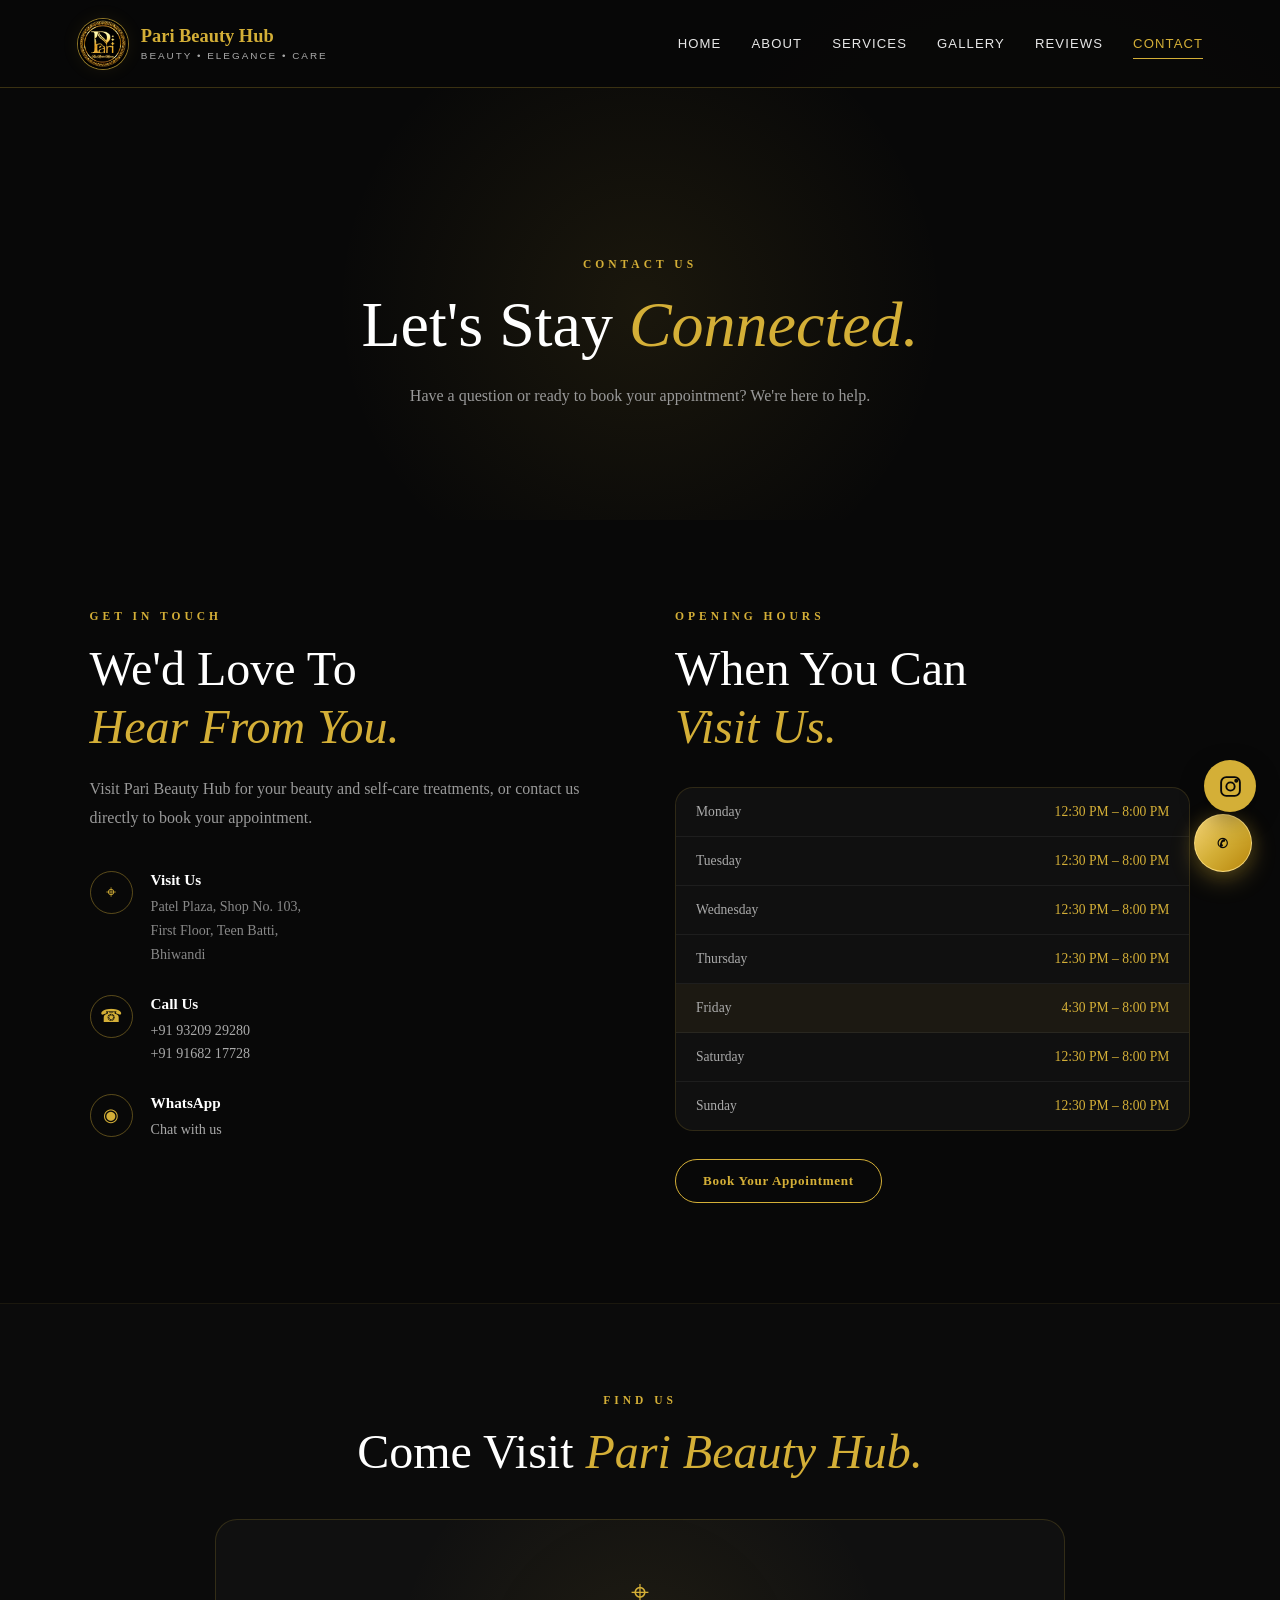
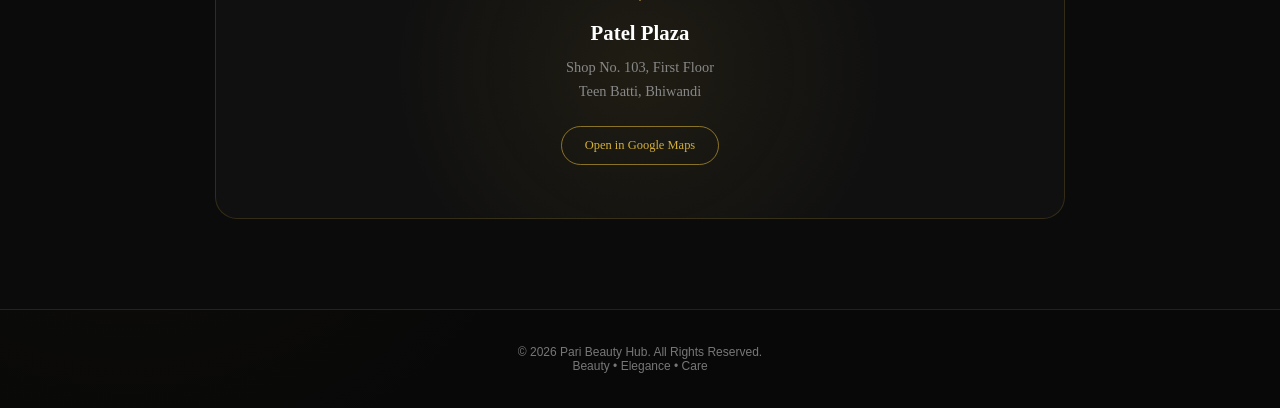
==== contact.html @ 5612144b "Update Pari Beauty Hub website" ====
<!DOCTYPE html>
<html lang="en">

<head>
    <meta charset="UTF-8">
    <meta name="viewport" content="width=device-width, initial-scale=1.0">

    <title>Contact | Pari Beauty Hub</title>

    <meta
        name="description"
        content="Contact Pari Beauty Hub in Bhiwandi for beauty treatments, appointments, timings and location details."
    >

    <link rel="stylesheet" href="style.css">
</head>

<body>


    <!-- =====================================================
         MASTER NAVBAR
         ===================================================== -->

    <header class="site-header">

        <nav class="navbar">

            <a href="index.html" class="brand">

                <div class="brand-logo">
                    <img
                        src="images/logo.png"
                        alt="Pari Beauty Hub Logo"
                    >
                </div>

                <div class="brand-text">

                    <span class="brand-name">
                        Pari Beauty Hub
                    </span>

                    <span class="brand-tagline">
                        Beauty • Elegance • Care
                    </span>

                </div>

            </a>


            <div class="nav-links">

                <a href="index.html">
                    Home
                </a>

                <a href="about.html">
                    About
                </a>

                <a href="services.html">
                    Services
                </a>

                <a href="gallery.html">
                    Gallery
                </a>

                <a href="reviews.html">
                    Reviews
                </a>

                <a href="contact.html" class="active">
                    Contact
                </a>

            </div>


            <button
                class="menu-toggle"
                aria-label="Open navigation menu"
                aria-expanded="false"
            >
                ☰
            </button>

        </nav>

    </header>



    <!-- =====================================================
         CONTACT HERO
         ===================================================== -->

    <section class="contact-hero">

        <div class="contact-hero-content">

            <span>
                CONTACT US
            </span>

            <h1>
                Let's Stay <em>Connected.</em>
            </h1>

            <p>
                Have a question or ready to book your appointment?
                We're here to help.
            </p>

        </div>

    </section>



    <!-- =====================================================
         CONTACT INFORMATION
         ===================================================== -->

    <section class="contact-section">

        <div class="contact-container">


            <!-- CONTACT DETAILS -->

            <div class="contact-info">

                <span class="contact-label">
                    GET IN TOUCH
                </span>

                <h2>
                    We'd Love To<br>
                    <span>Hear From You.</span>
                </h2>

                <p class="contact-description">
                    Visit Pari Beauty Hub for your beauty and self-care
                    treatments, or contact us directly to book your
                    appointment.
                </p>


                <!-- ADDRESS -->

                <div class="contact-item">

                    <div class="contact-icon">
                        ⌖
                    </div>

                    <div>

                        <h3>
                            Visit Us
                        </h3>

                        <p>
                            Patel Plaza, Shop No. 103,<br>
                            First Floor, Teen Batti,<br>
                            Bhiwandi
                        </p>

                    </div>

                </div>


                <!-- PHONE -->

                <div class="contact-item">

                    <div class="contact-icon">
                        ☎
                    </div>

                    <div>

                        <h3>
                            Call Us
                        </h3>

                        <p>

                            <a href="tel:+919320929280">
                                +91 93209 29280
                            </a>

                            <br>

                            <a href="tel:+919168217728">
                                +91 91682 17728
                            </a>

                        </p>

                    </div>

                </div>


                <!-- WHATSAPP -->

                <div class="contact-item">

                    <div class="contact-icon">
                        ◉
                    </div>

                    <div>

                        <h3>
                            WhatsApp
                        </h3>

                        <p>

                            <a
                                href="https://wa.me/919320929280?text=Hello%20Pari%20Beauty%20Hub!%20I%27d%20like%20to%20book%20an%20appointment.%20Could%20you%20please%20share%20the%20available%20slots%3F"
                                target="_blank"
                                rel="noopener noreferrer"
                            >
                                Chat with us
                            </a>

                        </p>

                    </div>

                </div>

            </div>



            <!-- =================================================
                 OPENING HOURS
                 ================================================= -->

            <div class="contact-hours">

                <span class="contact-label">
                    OPENING HOURS
                </span>

                <h2>
                    When You Can<br>
                    <span>Visit Us.</span>
                </h2>


                <div class="hours-card">

                    <div class="hours-row">

                        <span>
                            Monday
                        </span>

                        <strong>
                            12:30 PM – 8:00 PM
                        </strong>

                    </div>


                    <div class="hours-row">

                        <span>
                            Tuesday
                        </span>

                        <strong>
                            12:30 PM – 8:00 PM
                        </strong>

                    </div>


                    <div class="hours-row">

                        <span>
                            Wednesday
                        </span>

                        <strong>
                            12:30 PM – 8:00 PM
                        </strong>

                    </div>


                    <div class="hours-row">

                        <span>
                            Thursday
                        </span>

                        <strong>
                            12:30 PM – 8:00 PM
                        </strong>

                    </div>


                    <div class="hours-row friday">

                        <span>
                            Friday
                        </span>

                        <strong>
                            4:30 PM – 8:00 PM
                        </strong>

                    </div>


                    <div class="hours-row">

                        <span>
                            Saturday
                        </span>

                        <strong>
                            12:30 PM – 8:00 PM
                        </strong>

                    </div>


                    <div class="hours-row">

                        <span>
                            Sunday
                        </span>

                        <strong>
                            12:30 PM – 8:00 PM
                        </strong>

                    </div>

                </div>


                <a
                    href="https://wa.me/919320929280?text=Hello%20Pari%20Beauty%20Hub!%20I%27d%20like%20to%20book%20an%20appointment.%20Could%20you%20please%20share%20the%20available%20slots%3F"
                    class="contact-book-button"
                    target="_blank"
                    rel="noopener noreferrer"
                >
                    Book Your Appointment
                </a>

            </div>

        </div>

    </section>



    <!-- =====================================================
         LOCATION
         ===================================================== -->

    <section class="contact-location">

        <div class="location-heading">

            <span class="contact-label">
                FIND US
            </span>

            <h2>
                Come Visit <span>Pari Beauty Hub.</span>
            </h2>

        </div>


        <div class="location-box">

            <div class="location-content">

                <div class="location-pin">
                    ⌖
                </div>

                <h3>
                    Patel Plaza
                </h3>

                <p>
                    Shop No. 103, First Floor<br>
                    Teen Batti, Bhiwandi
                </p>

                <a
                    href="https://www.google.com/maps/search/?api=1&query=Patel+Plaza+Teen+Batti+Bhiwandi"
                    target="_blank"
                    rel="noopener noreferrer"
                    class="map-button"
                >
                    Open in Google Maps
                </a>

            </div>

        </div>

    </section>



    <!-- =====================================================
         FOOTER
         ===================================================== -->

    <footer class="site-footer">

        <div class="footer-inner">

            <p>
                © 2026 Pari Beauty Hub. All Rights Reserved.
            </p>

            <p>
                Beauty • Elegance • Care
            </p>

        </div>

    </footer>



    <!-- =====================================================
         FLOATING WHATSAPP
         ===================================================== -->

    <a
        href="https://wa.me/919320929280?text=Hello%20Pari%20Beauty%20Hub!%20I%27d%20like%20to%20book%20an%20appointment.%20Could%20you%20please%20share%20the%20available%20slots%3F"
        class="whatsapp-float"
        target="_blank"
        rel="noopener noreferrer"
        aria-label="Chat with Pari Beauty Hub on WhatsApp"
    >
        <span class="whatsapp-icon">✆</span>
    </a>



    <!-- =====================================================
         FLOATING INSTAGRAM
         ===================================================== -->

    <a
        href="https://www.instagram.com/paribeautyhub_/"
        class="instagram-float"
        target="_blank"
        rel="noopener noreferrer"
        aria-label="Visit Pari Beauty Hub on Instagram"
    >

        <svg
            viewBox="0 0 24 24"
            aria-hidden="true"
        >

            <rect
                x="3"
                y="3"
                width="18"
                height="18"
                rx="5"
            ></rect>

            <circle
                cx="12"
                cy="12"
                r="4"
            ></circle>

            <circle
                cx="17.5"
                cy="6.5"
                r="1"
            ></circle>

        </svg>

    </a>



    <!-- =====================================================
         JAVASCRIPT
         ===================================================== -->

    <script src="script.js"></script>

</body>

</html>
---- style.css ----
/* =========================================================
   PARI BEAUTY HUB
   LUXURY BLACK & GOLD WEBSITE
   CLEAN MASTER STYLESHEET
   ========================================================= */


/* =========================================================
   ROOT
   ========================================================= */

:root {
    --black: #080808;
    --black-soft: #0d0d0d;
    --black-light: #141414;

    --gold: #d4af37;
    --gold-light: #f0d477;
    --gold-dark: #b8860b;

    --cream: #f5f0e6;
    --muted: #aaa398;

    --gold-soft: rgba(212, 175, 55, 0.15);

    --transition: 0.35s ease;
}


/* =========================================================
   RESET
   ========================================================= */

* {
    margin: 0;
    padding: 0;
    box-sizing: border-box;
}

html {
    scroll-behavior: smooth;
}

body {
    min-height: 100vh;

    background:
        radial-gradient(
            circle at 80% 15%,
            rgba(212, 175, 55, 0.07),
            transparent 25%
        ),
        radial-gradient(
            circle at 10% 80%,
            rgba(212, 175, 55, 0.04),
            transparent 25%
        ),
        var(--black);

    color: var(--cream);
    font-family: Georgia, "Times New Roman", serif;

    overflow-x: hidden;
}

::selection {
    background: var(--gold);
    color: var(--black);
}


/* =========================================================
   MASTER NAVBAR
   ========================================================= */

.site-header {
    position: relative;
    z-index: 1000;
    width: 100%;
}

.navbar {
    width: 100%;
    min-height: 88px;

    padding: 14px 6%;

    display: flex;
    align-items: center;
    justify-content: space-between;

    gap: 30px;

    background: rgba(8, 8, 8, 0.96);

    border-bottom: 1px solid rgba(212, 175, 55, 0.25);

    box-sizing: border-box;
}


/* =========================================================
   BRAND
   ========================================================= */

.brand {
    display: flex;
    align-items: center;

    gap: 12px;

    color: inherit;
    text-decoration: none;

    flex-shrink: 0;
}

.brand-logo {
    width: 52px;
    height: 52px;

    border-radius: 50%;
    overflow: hidden;

    display: flex;
    align-items: center;
    justify-content: center;

    background: var(--black-soft);

    border: 1px solid rgba(212, 175, 55, 0.65);

    box-shadow:
        0 0 18px rgba(212, 175, 55, 0.08);

    transition:
        transform 0.35s ease,
        box-shadow 0.35s ease;
}

.brand-logo img {
    width: 100%;
    height: 100%;

    object-fit: cover;
    display: block;
}

.brand:hover .brand-logo {
    transform: scale(1.04);

    box-shadow:
        0 0 25px rgba(212, 175, 55, 0.18);
}

.brand-text {
    display: flex;
    flex-direction: column;
    justify-content: center;
}

.brand-name {
    color: var(--gold);

    font-family: Georgia, "Times New Roman", serif;

    font-size: 1.15rem;
    font-weight: 600;

    line-height: 1.1;

    white-space: nowrap;
}

.brand-tagline {
    margin-top: 4px;

    color: #aaa;

    font-family: Arial, sans-serif;

    font-size: 0.62rem;

    letter-spacing: 2px;

    text-transform: uppercase;

    white-space: nowrap;
}


/* =========================================================
   NAVIGATION
   ========================================================= */

.nav-links {
    display: flex;
    align-items: center;
    justify-content: flex-end;

    gap: 30px;
}

.nav-links a {
    position: relative;

    color: #e7e7e7;

    text-decoration: none;

    font-family:
        "Trebuchet MS",
        "Segoe UI",
        Arial,
        sans-serif;

    font-size: 0.82rem;
    font-weight: 500;

    letter-spacing: 1.1px;

    text-transform: uppercase;

    padding: 8px 0;

    transition:
        color 0.3s ease,
        transform 0.3s ease;
}


/* Gold underline */

.nav-links a::after {
    content: "";

    position: absolute;

    left: 0;
    bottom: 0;

    width: 0;
    height: 1px;

    background: var(--gold);

    transition: width 0.3s ease;
}


/* Hover */

.nav-links a:hover {
    color: var(--gold);
    transform: translateY(-1px);
}

.nav-links a:hover::after {
    width: 100%;
}


/* Active page */

.nav-links a.active {
    color: var(--gold);
}

.nav-links a.active::after {
    width: 100%;
}


/* =========================================================
   MOBILE MENU
   ========================================================= */

.menu-toggle {
    display: none;

    width: 42px;
    height: 42px;

    align-items: center;
    justify-content: center;

    border: 1px solid rgba(212, 175, 55, 0.5);

    border-radius: 8px;

    background: transparent;

    color: var(--gold);

    font-size: 1.25rem;

    cursor: pointer;

    transition:
        background 0.3s ease,
        color 0.3s ease,
        border-color 0.3s ease;
}

.menu-toggle:hover {
    background: var(--gold);
    color: var(--black);

    border-color: var(--gold);
}


/* =========================================================
   HERO
   ========================================================= */

.hero {
    min-height: calc(100vh - 88px);

    max-width: 1250px;

    margin: auto;

    padding: 100px 30px 90px;

    display: flex;
    align-items: center;
    justify-content: space-between;

    gap: 70px;

    position: relative;
}


/* Decorative gold line */

.hero::before {
    content: "";

    position: absolute;

    width: 1px;
    height: 100px;

    left: 0;
    top: 50%;

    background:
        linear-gradient(
            to bottom,
            transparent,
            var(--gold),
            transparent
        );

    opacity: 0.5;
}


/* =========================================================
   HERO CONTENT
   ========================================================= */

.hero-content {
    max-width: 650px;
    flex: 1;

    animation: heroText 1s ease forwards;
}

@keyframes heroText {
    from {
        opacity: 0;
        transform: translateY(35px);
    }

    to {
        opacity: 1;
        transform: translateY(0);
    }
}

.small-heading {
    color: var(--gold);

    font-family: Arial, sans-serif;

    font-size: 12px;

    letter-spacing: 5px;

    margin-bottom: 25px;
}

.hero h1 {
    font-size: clamp(52px, 7vw, 92px);

    line-height: 1.02;

    font-weight: normal;

    margin-bottom: 28px;

    letter-spacing: -2px;
}

.hero h1 span {
    position: relative;

    color: var(--gold);
}

.hero h1 span::after {
    content: "";

    position: absolute;

    left: 0;
    bottom: -8px;

    width: 70%;
    height: 1px;

    background: var(--gold);

    opacity: 0.6;
}


/* =========================================================
   HERO DESCRIPTION
   ========================================================= */

.hero-description {
    max-width: 520px;

    margin-bottom: 38px;

    color: var(--muted);

    font-family: Arial, sans-serif;

    font-size: 16px;

    line-height: 1.8;
}


/* =========================================================
   HERO BUTTONS
   ========================================================= */

.hero-buttons {
    display: flex;
    align-items: center;

    gap: 16px;

    margin-top: 32px;
}


/* =========================================================
   PRIMARY BUTTON
   ========================================================= */

.primary-button {
    position: relative;

    min-width: 190px;
    height: 54px;

    padding: 0 28px;

    display: inline-flex;
    align-items: center;
    justify-content: center;

    gap: 10px;

    overflow: hidden;

    border-radius: 50px;

    border: 1px solid rgba(255, 229, 154, 0.8);

    background:
        linear-gradient(
            135deg,
            #f5d77a,
            var(--gold),
            var(--gold-dark)
        );

    color: var(--black);

    text-decoration: none;

    font-family:
        "Trebuchet MS",
        "Segoe UI",
        Arial,
        sans-serif;

    font-size: 13px;

    font-weight: 700;

    letter-spacing: 0.5px;

    box-shadow:
        0 8px 25px rgba(212, 175, 55, 0.16),
        inset 0 1px 1px rgba(255, 255, 255, 0.45);

    transition:
        transform 0.35s ease,
        box-shadow 0.35s ease,
        letter-spacing 0.35s ease,
        background 0.35s ease;
}


/* Shine */

.primary-button::before {
    content: "";

    position: absolute;

    top: 0;
    left: -130%;

    width: 70%;
    height: 100%;

    background:
        linear-gradient(
            90deg,
            transparent,
            rgba(255, 255, 255, 0.45),
            transparent
        );

    transform: skewX(-25deg);

    transition: left 0.7s ease;
}

.primary-button:hover::before {
    left: 140%;
}

.primary-button:hover {
    transform: translateY(-4px) scale(1.02);

    letter-spacing: 0.8px;

    background:
        linear-gradient(
            135deg,
            #ffe59a,
            #e1bd4c,
            #c99a24
        );

    box-shadow:
        0 14px 35px rgba(212, 175, 55, 0.32),
        0 0 25px rgba(212, 175, 55, 0.12);
}

.primary-button span {
    font-size: 18px;

    transition: transform 0.35s ease;
}

.primary-button:hover span {
    transform: translateX(5px);
}


/* =========================================================
   SECONDARY BUTTON
   ========================================================= */

.secondary-button {
    position: relative;

    min-width: 170px;
    height: 54px;

    padding: 0 27px;

    display: inline-flex;
    align-items: center;
    justify-content: center;

    gap: 10px;

    border-radius: 50px;

    border: 1px solid rgba(212, 175, 55, 0.55);

    background: rgba(255, 255, 255, 0.015);

    color: var(--gold-light);

    text-decoration: none;

    font-family:
        "Trebuchet MS",
        "Segoe UI",
        Arial,
        sans-serif;

    font-size: 13px;

    font-weight: 500;

    letter-spacing: 0.5px;

    transition:
        transform 0.35s ease,
        background 0.35s ease,
        box-shadow 0.35s ease,
        letter-spacing 0.35s ease;
}

.secondary-button:hover {
    transform: translateY(-4px);

    letter-spacing: 0.8px;

    background: rgba(212, 175, 55, 0.07);

    box-shadow:
        0 10px 30px rgba(212, 175, 55, 0.14),
        0 0 18px rgba(212, 175, 55, 0.08);
}

.secondary-button span {
    font-size: 17px;

    transition: transform 0.35s ease;
}

.secondary-button:hover span {
    transform: translate(3px, -3px);
}

.primary-button:active,
.secondary-button:active {
    transform: translateY(-1px) scale(0.98);
}


/* =========================================================
   HERO LOGO
   ========================================================= */

.hero-logo {
    flex: 1;

    display: flex;
    align-items: center;
    justify-content: center;

    animation: logoEntrance 1.2s ease forwards;
}

@keyframes logoEntrance {
    from {
        opacity: 0;
        transform: scale(0.85);
    }

    to {
        opacity: 1;
        transform: scale(1);
    }
}

.logo-circle {
    width: 420px;
    height: 420px;

    display: flex;
    align-items: center;
    justify-content: center;

    overflow: hidden;

    border-radius: 50%;

    background: #000;

    border: 1px solid rgba(212, 175, 55, 0.35);

    box-shadow:
        0 0 30px rgba(212, 175, 55, 0.08),
        0 0 90px rgba(212, 175, 55, 0.04);

    animation: logoGlow 4s ease-in-out infinite;
}

.logo-circle img {
    width: 100%;
    height: 100%;

    object-fit: cover;

    border-radius: 50%;
}

@keyframes logoGlow {
    0%,
    100% {
        box-shadow:
            0 0 30px rgba(212, 175, 55, 0.08),
            0 0 90px rgba(212, 175, 55, 0.04);
    }

    50% {
        box-shadow:
            0 0 45px rgba(212, 175, 55, 0.18),
            0 0 110px rgba(212, 175, 55, 0.08);
    }
}


/* =========================================================
   SERVICES
   ========================================================= */

.services-section {
    max-width: 1250px;

    margin: auto;

    padding: 130px 30px 110px;
}

.section-heading {
    max-width: 700px;

    margin: 0 auto 60px;

    text-align: center;
}

.section-heading h1,
.section-heading h2 {
    margin-bottom: 22px;

    font-size: clamp(48px, 6vw, 70px);

    font-weight: normal;

    line-height: 1.1;
}

.section-heading h1 span,
.section-heading h2 span {
    color: var(--gold);
}

.section-heading > p:last-child {
    max-width: 650px;

    margin: 0 auto;

    color: var(--muted);

    font-family: Arial, sans-serif;

    font-size: 15px;

    line-height: 1.8;
}


/* =========================================================
   SERVICE GRID
   ========================================================= */

.services-grid {
    display: grid;

    grid-template-columns: repeat(2, 1fr);

    gap: 24px;
}

.service-card {
    position: relative;

    overflow: hidden;

    padding: 38px;

    background:
        linear-gradient(
            145deg,
            rgba(255, 255, 255, 0.025),
            rgba(255, 255, 255, 0)
        ),
        var(--black-soft);

    border: 1px solid rgba(212, 175, 55, 0.18);

    transition:
        transform 0.4s ease,
        border-color 0.4s ease,
        box-shadow 0.4s ease;
}

.service-card::before {
    content: "";

    position: absolute;

    width: 180px;
    height: 180px;

    top: -100px;
    right: -100px;

    border-radius: 50%;

    background: rgba(212, 175, 55, 0.07);

    filter: blur(30px);

    transition: 0.5s ease;
}

.service-card:hover {
    transform: translateY(-8px);

    border-color: rgba(212, 175, 55, 0.65);

    box-shadow:
        0 20px 50px rgba(0, 0, 0, 0.5);
}

.service-card:hover::before {
    transform: scale(1.6);
}

.service-number {
    margin-bottom: 17px;

    color: var(--gold);

    font-family: Arial, sans-serif;

    font-size: 11px;

    letter-spacing: 4px;
}

.service-card h3 {
    margin-bottom: 25px;

    color: var(--cream);

    font-size: 29px;

    font-weight: normal;
}

.service-list {
    display: flex;
    flex-direction: column;
}

.service-list div {
    display: flex;

    align-items: flex-start;
    justify-content: space-between;

    gap: 20px;

    padding: 14px 0;

    border-bottom: 1px solid rgba(212, 175, 55, 0.10);

    font-family: Arial, sans-serif;

    font-size: 13px;

    line-height: 1.5;
}

.service-list div:last-child {
    border-bottom: none;
}

.service-list span {
    color: #bdb7aa;
}

.service-list strong {
    color: var(--gold);

    white-space: nowrap;

    font-weight: normal;

    transition: color 0.3s ease;
}

.service-card:hover .service-list strong {
    color: var(--gold-light);
}

.service-card-large {
    grid-row: span 2;
}


/* =========================================================
   SERVICES CTA
   ========================================================= */

.services-cta {
    margin-top: 65px;

    padding: 50px 30px;

    text-align: center;

    position: relative;

    overflow: hidden;

    border: 1px solid rgba(212, 175, 55, 0.25);

    background:
        radial-gradient(
            circle at center,
            rgba(212, 175, 55, 0.08),
            transparent 60%
        ),
        var(--black-soft);
}

.services-cta p {
    margin-bottom: 23px;

    color: var(--cream);

    font-family: Arial, sans-serif;

    font-size: 17px;
}

.services-cta a {
    display: inline-block;

    padding: 15px 30px;

    background: var(--gold);

    color: var(--black);

    text-decoration: none;

    font-family: Arial, sans-serif;

    font-size: 13px;

    font-weight: bold;

    transition: all var(--transition);
}

.services-cta a:hover {
    background: var(--gold-light);

    transform: translateY(-3px);

    box-shadow:
        0 10px 30px rgba(212, 175, 55, 0.2);
}


/* =========================================================
   ABOUT PAGE
   ========================================================= */

.about-hero {
    min-height: 62vh;

    display: flex;
    align-items: center;
    justify-content: center;

    padding: 150px 7% 90px;

    text-align: center;

    position: relative;

    overflow: hidden;
}

.about-hero::before,
.about-hero::after {
    content: "";

    position: absolute;

    border-radius: 50%;

    border: 1px solid rgba(212, 175, 55, 0.1);
}

.about-hero::before {
    width: 420px;
    height: 420px;

    left: -210px;
    top: 45%;

    animation: aboutFloat 10s ease-in-out infinite;
}

.about-hero::after {
    width: 300px;
    height: 300px;

    right: -150px;
    bottom: -120px;

    animation: aboutFloat 9s ease-in-out infinite reverse;
}

.about-hero-content {
    max-width: 850px;

    position: relative;

    z-index: 2;
}

.about-hero h1 {
    margin: 18px 0 22px;

    font-size: clamp(3rem, 7vw, 6rem);

    line-height: 1;

    letter-spacing: -0.045em;
}

.about-hero h1 span {
    color: var(--gold);
}

.about-hero-description {
    max-width: 600px;

    margin: auto;

    color: rgba(255, 255, 255, 0.65);

    font-size: 1rem;

    line-height: 1.8;
}


/* =========================================================
   ABOUT STORY
   ========================================================= */

.about-story {
    padding: 105px 7%;
}

.about-story-container {
    max-width: 1100px;

    margin: auto;

    display: grid;

    grid-template-columns: 1.25fr 0.75fr;

    gap: 70px;

    align-items: center;
}

.about-story-content {
    max-width: 650px;
}

.about-story h2 {
    margin-bottom: 28px;

    font-size: clamp(2.4rem, 4vw, 4rem);

    line-height: 1.08;

    letter-spacing: -0.035em;
}

.about-story h2 span {
    color: var(--gold);
}

.about-story-content > p:not(.section-label) {
    margin-bottom: 18px;

    color: rgba(255, 255, 255, 0.64);

    font-size: 0.97rem;

    line-height: 1.9;
}


/* =========================================================
   ABOUT LOGO
   ========================================================= */

.about-story-visual {
    display: flex;

    align-items: center;
    justify-content: center;
}

.about-logo-frame {
    width: 245px;
    height: 245px;

    display: flex;
    align-items: center;
    justify-content: center;

    position: relative;

    border: 1px solid rgba(212, 175, 55, 0.38);

    border-radius: 50%;

    transition:
        transform 0.5s ease,
        border-color 0.5s ease,
        box-shadow 0.5s ease;
}

.about-logo-frame::before {
    content: "";

    position: absolute;

    inset: 10px;

    border: 1px solid rgba(212, 175, 55, 0.12);

    border-radius: 50%;
}

.about-logo-circle {
    width: 180px;
    height: 180px;

    position: relative;

    z-index: 2;

    overflow: hidden;

    border-radius: 50%;

    background: #090909;

    border: 1px solid rgba(212, 175, 55, 0.45);

    box-shadow:
        0 0 35px rgba(212, 175, 55, 0.08);
}

.about-logo-circle img {
    width: 100%;
    height: 100%;

    display: block;

    object-fit: cover;
}

.about-logo-frame:hover {
    transform: scale(1.035);

    border-color: rgba(212, 175, 55, 0.7);

    box-shadow:
        0 0 45px rgba(212, 175, 55, 0.08);
}


/* =========================================================
   PHILOSOPHY
   ========================================================= */

.philosophy-section {
    padding: 115px 7%;

    background:
        linear-gradient(
            180deg,
            rgba(255, 255, 255, 0.012),
            rgba(212, 175, 55, 0.025)
        );

    border-top: 1px solid rgba(255, 255, 255, 0.05);

    border-bottom: 1px solid rgba(255, 255, 255, 0.05);
}

.philosophy-grid {
    max-width: 1100px;

    margin: auto;

    display: grid;

    grid-template-columns: repeat(3, 1fr);

    gap: 18px;
}

.philosophy-card {
    min-height: 270px;

    padding: 30px 25px;

    position: relative;

    overflow: hidden;

    background: rgba(255, 255, 255, 0.02);

    border: 1px solid rgba(255, 255, 255, 0.08);

    transition:
        transform 0.4s ease,
        border-color 0.4s ease,
        background 0.4s ease;
}

.philosophy-card::before {
    content: "";

    position: absolute;

    top: 0;
    left: -100%;

    width: 100%;
    height: 1px;

    background: var(--gold);

    transition: left 0.5s ease;
}

.philosophy-card:hover {
    transform: translateY(-7px);

    border-color: rgba(212, 175, 55, 0.35);

    background: rgba(212, 175, 55, 0.025);
}

.philosophy-card:hover::before {
    left: 0;
}

.card-number {
    color: rgba(212, 175, 55, 0.65);

    font-family: Arial, sans-serif;

    font-size: 0.7rem;

    letter-spacing: 0.16em;
}

.philosophy-card h3 {
    margin: 55px 0 14px;

    font-size: 1.5rem;

    font-weight: 500;
}

.philosophy-card p {
    color: rgba(255, 255, 255, 0.57);

    font-size: 0.88rem;

    line-height: 1.75;
}


/* =========================================================
   THE PARI EXPERIENCE
   ========================================================= */

.why-us-section {
    padding: 115px 7%;
}

.why-us-container {
    max-width: 1100px;

    margin: auto;

    display: grid;

    grid-template-columns: 0.9fr 1.1fr;

    gap: 90px;

    align-items: center;
}

.why-us-heading h2 {
    margin: 0;

    font-size: clamp(2.4rem, 4vw, 4rem);

    line-height: 1.08;

    letter-spacing: -0.035em;
}

.why-us-heading h2 span {
    color: var(--gold);
}

.why-us-heading::after {
    content: "";

    display: block;

    width: 65px;
    height: 1px;

    margin-top: 32px;

    background: var(--gold);
}

.why-us-content {
    padding-left: 40px;

    border-left: 1px solid rgba(212, 175, 55, 0.25);
}

.why-us-content p {
    margin-bottom: 20px;

    color: rgba(255, 255, 255, 0.63);

    font-size: 0.97rem;

    line-height: 1.9;
}


/* =========================================================
   ABOUT LOCATION
   ========================================================= */

.about-location {
    padding: 80px 7%;

    background: rgba(212, 175, 55, 0.025);

    border-top: 1px solid rgba(212, 175, 55, 0.12);

    border-bottom: 1px solid rgba(212, 175, 55, 0.12);
}

.location-inner {
    max-width: 1100px;

    margin: auto;

    display: flex;

    align-items: center;

    justify-content: space-between;

    gap: 40px;
}

.location-inner h2 {
    margin-bottom: 16px;

    font-size: clamp(2.2rem, 4vw, 3.6rem);

    line-height: 1.05;
}

.location-inner h2 span {
    color: var(--gold);
}

.location-inner p:last-child {
    color: rgba(255, 255, 255, 0.6);

    line-height: 1.7;
}

.location-inner .secondary-button {
    flex-shrink: 0;
}


/* =========================================================
   ABOUT FINAL CTA
   ========================================================= */

.about-cta {
    padding: 125px 7%;

    text-align: center;

    position: relative;

    overflow: hidden;
}

.about-cta::before {
    content: "";

    position: absolute;

    width: 450px;
    height: 450px;

    left: 50%;
    top: 50%;

    border-radius: 50%;

    border: 1px solid rgba(212, 175, 55, 0.09);

    transform: translate(-50%, -50%);

    animation: aboutPulse 7s ease-in-out infinite;
}

.about-cta-content {
    position: relative;

    z-index: 2;
}

.about-cta h2 {
    max-width: 800px;

    margin: 15px auto 22px;

    font-size: clamp(2.6rem, 5vw, 5rem);

    line-height: 1;

    letter-spacing: -0.04em;
}

.about-cta h2 span {
    color: var(--gold);
}

.about-cta p:not(.small-heading) {
    margin: 0 auto 30px;

    color: rgba(255, 255, 255, 0.62);
}

.about-cta .primary-button {
    display: inline-flex;
}


/* =========================================================
   REVIEWS PAGE
   ========================================================= */

.reviews-heading {
    padding: 145px 7% 70px;

    text-align: center;

    background: var(--black);
}

.reviews-heading > span {
    display: block;

    margin-bottom: 18px;

    color: var(--gold);

    font-size: 0.72rem;

    letter-spacing: 4px;

    font-weight: 600;
}

.reviews-heading h1 {
    margin: 0;

    color: #fff;

    font-size: clamp(2.4rem, 5vw, 4rem);

    font-weight: 500;
}

.reviews-heading p {
    margin-top: 15px;

    color: #888;

    font-size: 0.95rem;
}

.reviews-section {
    padding: 50px 7% 110px;

    background: var(--black);
}

.reviews-grid {
    max-width: 1200px;

    margin: auto;

    display: grid;

    grid-template-columns: repeat(2, 1fr);

    gap: 28px;
}

.review-card {
    position: relative;

    padding: 35px;

    overflow: hidden;

    background: #101010;

    border: 1px solid rgba(212, 175, 55, 0.15);

    border-radius: 20px;

    transition:
        transform 0.35s ease,
        border-color 0.35s ease,
        box-shadow 0.35s ease;
}

.review-card::before {
    content: "";

    position: absolute;

    top: 0;
    left: 0;

    width: 100%;
    height: 2px;

    background: var(--gold);

    transform: scaleX(0);

    transform-origin: center;

    transition: transform 0.35s ease;
}

.review-card:hover {
    transform: translateY(-6px);

    border-color: rgba(212, 175, 55, 0.45);

    box-shadow:
        0 15px 40px rgba(0, 0, 0, 0.4);
}

.review-card:hover::before {
    transform: scaleX(1);
}


/* Review client */

.review-top {
    display: flex;

    align-items: center;

    margin-bottom: 18px;
}

.review-client {
    display: flex;

    align-items: center;

    gap: 13px;
}

.client-initial {
    width: 45px;
    height: 45px;

    display: flex;
    align-items: center;
    justify-content: center;

    flex-shrink: 0;

    border-radius: 50%;

    border: 1px solid rgba(212, 175, 55, 0.45);

    background: rgba(212, 175, 55, 0.06);

    color: var(--gold);

    font-size: 1.2rem;
}

.review-client h3 {
    margin-bottom: 3px;

    color: #fff;

    font-size: 0.95rem;

    font-weight: 600;
}

.review-client span {
    color: #777;

    font-size: 0.73rem;
}


/* Quote */

.review-quote {
    margin-bottom: 15px;

    color: var(--gold);

    font-family: Georgia, serif;

    font-size: 3.8rem;

    line-height: 0.6;

    opacity: 0.3;
}

.review-card p {
    color: #b7b7b7;

    font-size: 0.91rem;

    line-height: 1.75;
}


/* Reviews CTA */

.reviews-cta {
    padding: 90px 7%;

    text-align: center;

    background:
        radial-gradient(
            circle at center,
            rgba(212, 175, 55, 0.08),
            transparent 50%
        ),
        var(--black);

    border-top: 1px solid rgba(212, 175, 55, 0.1);
}

.reviews-cta h2 {
    margin-bottom: 12px;

    color: #fff;

    font-size: clamp(1.8rem, 4vw, 2.7rem);

    font-weight: 500;
}

.reviews-cta p {
    margin-bottom: 28px;

    color: #888;
}

.reviews-cta-button {
    display: inline-block;

    padding: 13px 28px;

    border: 1px solid var(--gold);

    border-radius: 30px;

    color: var(--gold);

    text-decoration: none;

    font-size: 0.82rem;

    font-weight: 600;

    letter-spacing: 0.8px;

    transition: all 0.3s ease;
}

.reviews-cta-button:hover {
    background: var(--gold);

    color: var(--black);

    transform: translateY(-3px);

    box-shadow:
        0 8px 25px rgba(212, 175, 55, 0.2);
}


/* =========================================================
   CONTACT PAGE
   ========================================================= */

.contact-hero {
    min-height: 48vh;

    display: flex;
    align-items: center;
    justify-content: center;

    padding: 130px 7% 70px;

    text-align: center;

    background:
        radial-gradient(
            circle at center,
            rgba(212, 175, 55, 0.09),
            transparent 45%
        ),
        var(--black);
}

.contact-hero-content {
    max-width: 750px;
}

.contact-hero-content > span,
.contact-label {
    display: block;

    margin-bottom: 18px;

    color: var(--gold);

    font-size: 0.72rem;

    letter-spacing: 4px;

    font-weight: 600;
}

.contact-hero h1 {
    margin: 0;

    color: #fff;

    font-size: clamp(2.5rem, 5vw, 4.2rem);

    font-weight: 500;
}

.contact-hero h1 em {
    color: var(--gold);

    font-style: italic;
}

.contact-hero p {
    max-width: 600px;

    margin: 20px auto 0;

    color: #999;

    line-height: 1.8;
}


/* =========================================================
   CONTACT INFORMATION
   ========================================================= */

.contact-section {
    padding: 90px 7% 100px;

    background: var(--black);
}

.contact-container {
    max-width: 1150px;

    margin: auto;

    display: grid;

    grid-template-columns: 1fr 1fr;

    gap: 70px;
}

.contact-info h2,
.contact-hours h2 {
    margin-bottom: 20px;

    color: #fff;

    font-size: clamp(2rem, 4vw, 3rem);

    font-weight: 500;

    line-height: 1.2;
}

.contact-info h2 span,
.contact-hours h2 span {
    color: var(--gold);

    font-style: italic;
}

.contact-description {
    max-width: 500px;

    margin-bottom: 38px;

    color: #999;

    line-height: 1.8;
}


/* Contact items */

.contact-item {
    display: flex;

    align-items: flex-start;

    gap: 18px;

    margin-bottom: 28px;
}

.contact-icon {
    width: 43px;
    height: 43px;

    display: flex;
    align-items: center;
    justify-content: center;

    flex-shrink: 0;

    border: 1px solid rgba(212, 175, 55, 0.4);

    border-radius: 50%;

    color: var(--gold);

    font-size: 1.1rem;
}

.contact-item h3 {
    margin-bottom: 6px;

    color: #fff;

    font-size: 0.95rem;
}

.contact-item p {
    color: #888;

    font-size: 0.88rem;

    line-height: 1.7;
}

.contact-item a {
    color: #aaa;

    text-decoration: none;

    transition: color 0.3s ease;
}

.contact-item a:hover {
    color: var(--gold);
}


/* =========================================================
   HOURS
   ========================================================= */

.hours-card {
    margin-top: 32px;

    overflow: hidden;

    background: #101010;

    border: 1px solid rgba(212, 175, 55, 0.16);

    border-radius: 18px;
}

.hours-row {
    display: flex;

    align-items: center;
    justify-content: space-between;

    gap: 20px;

    padding: 16px 20px;

    border-bottom: 1px solid rgba(255, 255, 255, 0.06);

    color: #aaa;

    font-size: 0.85rem;
}

.hours-row:last-child {
    border-bottom: none;
}

.hours-row strong {
    color: var(--gold);

    font-weight: 500;

    white-space: nowrap;
}

.hours-row.friday {
    background: rgba(212, 175, 55, 0.06);
}

.contact-book-button {
    display: inline-block;

    margin-top: 28px;

    padding: 13px 27px;

    border: 1px solid var(--gold);

    border-radius: 30px;

    color: var(--gold);

    text-decoration: none;

    font-size: 0.82rem;

    font-weight: 600;

    letter-spacing: 0.7px;

    transition: all 0.3s ease;
}

.contact-book-button:hover {
    background: var(--gold);

    color: var(--black);

    transform: translateY(-3px);
}


/* =========================================================
   CONTACT LOCATION
   ========================================================= */

.contact-location {
    padding: 90px 7%;

    background: #0b0b0b;

    border-top: 1px solid rgba(212, 175, 55, 0.08);
}

.location-heading {
    margin-bottom: 40px;

    text-align: center;
}

.location-heading h2 {
    margin: 0;

    color: #fff;

    font-size: clamp(2rem, 4vw, 3rem);

    font-weight: 500;
}

.location-heading h2 span {
    color: var(--gold);

    font-style: italic;
}

.location-box {
    max-width: 850px;

    min-height: 300px;

    margin: auto;

    display: flex;
    align-items: center;
    justify-content: center;

    text-align: center;

    border: 1px solid rgba(212, 175, 55, 0.18);

    border-radius: 22px;

    background:
        radial-gradient(
            circle at center,
            rgba(212, 175, 55, 0.08),
            transparent 55%
        ),
        #101010;
}

.location-content {
    padding: 40px;
}

.location-pin {
    margin-bottom: 10px;

    color: var(--gold);

    font-size: 2rem;
}

.location-content h3 {
    margin-bottom: 10px;

    color: #fff;

    font-size: 1.3rem;
}

.location-content p {
    margin-bottom: 22px;

    color: #888;

    font-size: 0.9rem;

    line-height: 1.7;
}

.map-button {
    display: inline-block;

    padding: 11px 23px;

    border: 1px solid rgba(212, 175, 55, 0.6);

    border-radius: 25px;

    color: var(--gold);

    text-decoration: none;

    font-size: 0.78rem;

    transition: all 0.3s ease;
}

.map-button:hover {
    background: var(--gold);

    color: var(--black);
}


/* =========================================================
   FOOTER
   ========================================================= */

footer {
    padding: 35px 20px;

    text-align: center;

    border-top: 1px solid rgba(212, 175, 55, 0.15);

    color: #777;

    font-family: Arial, sans-serif;

    font-size: 12px;
}


/* =========================================================
   FLOATING WHATSAPP
   ========================================================= */

.whatsapp-float {
    position: fixed;

    right: 28px;
    bottom: 28px;

    width: 58px;
    height: 58px;

    display: flex;
    align-items: center;
    justify-content: center;

    z-index: 9999;

    border-radius: 50%;

    border: 1px solid rgba(255, 225, 130, 0.85);

    background:
        linear-gradient(
            135deg,
            #f4d477,
            var(--gold),
            var(--gold-dark)
        );

    color: var(--black);

    text-decoration: none;

    font-family: Arial, sans-serif;

    font-size: 13px;

    font-weight: 800;

    letter-spacing: 0.5px;

    box-shadow:
        0 8px 25px rgba(212, 175, 55, 0.30),
        0 0 20px rgba(212, 175, 55, 0.15);

    transition:
        transform 0.35s ease,
        box-shadow 0.35s ease,
        background 0.35s ease;
}

.whatsapp-float:hover {
    transform: translateY(-5px) scale(1.08);

    background:
        linear-gradient(
            135deg,
            #ffe59a,
            #e1bd4c,
            #c99a24
        );

    box-shadow:
        0 14px 35px rgba(212, 175, 55, 0.42),
        0 0 30px rgba(212, 175, 55, 0.20);
}

.whatsapp-float:active {
    transform: scale(0.96);
}


/* =========================================================
   FLOATING INSTAGRAM
   ========================================================= */

.instagram-float {
    position: fixed;

    right: 24px;
    bottom: 88px;

    width: 52px;
    height: 52px;

    display: flex;
    align-items: center;
    justify-content: center;

    z-index: 9999;

    border-radius: 50%;

    border: 1px solid rgba(212, 175, 55, 0.8);

    background: var(--gold);

    color: var(--black);

    text-decoration: none;

    box-shadow:
        0 8px 25px rgba(0, 0, 0, 0.35);

    transition:
        transform 0.3s ease,
        background 0.3s ease,
        color 0.3s ease,
        box-shadow 0.3s ease;
}

.instagram-float svg {
    width: 25px;
    height: 25px;

    fill: none;

    stroke: currentColor;

    stroke-width: 1.8;
}

.instagram-float:hover {
    transform: translateY(-4px) scale(1.05);

    background: var(--black);

    color: var(--gold);

    box-shadow:
        0 10px 30px rgba(212, 175, 55, 0.25);
}


/* =========================================================
   SCROLL REVEAL
   ========================================================= */

.reveal {
    opacity: 0;

    transform: translateY(35px);

    transition:
        opacity 0.8s ease,
        transform 0.8s ease;
}

.reveal.active {
    opacity: 1;

    transform: translateY(0);
}


/* =========================================================
   ANIMATIONS
   ========================================================= */

@keyframes aboutFloat {
    0%,
    100% {
        transform: translateY(-50%) scale(1);
        opacity: 0.45;
    }

    50% {
        transform: translateY(-50%) scale(1.07);
        opacity: 0.8;
    }
}

@keyframes aboutPulse {
    0%,
    100% {
        transform:
            translate(-50%, -50%)
            scale(0.95);

        opacity: 0.3;
    }

    50% {
        transform:
            translate(-50%, -50%)
            scale(1.07);

        opacity: 0.65;
    }
}


/* =========================================================
   GALLERY PAGE
   ========================================================= */

.gallery-hero {
    min-height: 42vh;

    display: flex;
    align-items: center;
    justify-content: center;

    text-align: center;

    padding: 120px 20px 70px;

    background: #0b0b0b;
}

.gallery-hero-content {
    max-width: 800px;

    margin: 0 auto;
}

.gallery-hero .small-heading {
    display: block;

    margin-bottom: 14px;

    font-size: 12px;

    font-weight: 600;

    letter-spacing: 3px;

    color: var(--gold);
}

.gallery-hero h1 {
    margin: 0;

    font-size: clamp(42px, 6vw, 72px);

    font-weight: 500;

    color: #ffffff;
}

.gallery-hero h1 span {
    color: var(--gold);
}

.gallery-hero p {
    margin-top: 18px;

    font-size: 16px;

    color: #bdbdbd;

    letter-spacing: 0.5px;
}


/* =========================================================
   GALLERY SECTION
   ========================================================= */

.gallery-section {
    padding: 80px 30px 100px;

    background: var(--black);
}


/* =========================================================
   GALLERY GRID
   ========================================================= */

.gallery-grid {
    max-width: 1100px;

    margin: 0 auto;

    display: grid;

    grid-template-columns: repeat(2, 1fr);

    gap: 22px;
}

.gallery-item {
    position: relative;

    overflow: hidden;

    background: var(--black-light);

    border: 1px solid rgba(212, 175, 55, 0.22);

    transition:
        border-color 0.4s ease,
        transform 0.4s ease;
}


/* IMG 1 */

.gallery-large {
    grid-column: span 2;

    aspect-ratio: 16 / 9;
}


/* IMG 2, 3, 4, 5 */

.gallery-grid .gallery-item:not(.gallery-large) {
    aspect-ratio: 4 / 5;
}


/* Images */

.gallery-item img {
    width: 100%;
    height: 100%;

    display: block;

    object-fit: cover;

    transition:
        transform 0.7s ease,
        filter 0.7s ease;
}


/* Hover overlay */

.gallery-item::after {
    content: "";

    position: absolute;

    inset: 0;

    background:
        linear-gradient(
            to top,
            rgba(0, 0, 0, 0.35),
            transparent 60%
        );

    opacity: 0;

    pointer-events: none;

    transition: opacity 0.4s ease;
}

.gallery-item:hover {
    border-color: rgba(212, 175, 55, 0.55);

    transform: translateY(-3px);
}

.gallery-item:hover img {
    transform: scale(1.04);

    filter: brightness(0.9);
}

.gallery-item:hover::after {
    opacity: 1;
}


/* =========================================================
   GALLERY CTA
   ========================================================= */

.gallery-cta {
    padding: 100px 30px;

    text-align: center;

    background: #0b0b0b;

    border-top: 1px solid rgba(212, 175, 55, 0.15);
}

.gallery-cta-content {
    max-width: 700px;

    margin: 0 auto;
}

.gallery-cta .small-heading {
    display: block;

    margin-bottom: 15px;

    font-size: 12px;

    font-weight: 600;

    letter-spacing: 3px;

    color: var(--gold);
}

.gallery-cta h2 {
    margin: 0;

    font-size: clamp(32px, 5vw, 52px);

    font-weight: 500;

    color: #ffffff;
}

.gallery-cta p {
    max-width: 560px;

    margin: 18px auto 30px;

    font-size: 16px;

    line-height: 1.7;

    color: #bdbdbd;
}

.gallery-cta .primary-button {
    display: inline-flex;
}


/* =========================================================
   TABLET
   ========================================================= */

@media (max-width: 1050px) {

    .navbar {
        padding: 14px 4%;
    }

    .nav-links {
        gap: 20px;
    }

    .nav-links a {
        font-size: 0.75rem;

        letter-spacing: 0.8px;
    }

    .brand-tagline {
        font-size: 0.55rem;
    }

    .hero {
        gap: 40px;
    }

    .logo-circle {
        width: 340px;
        height: 340px;
    }

    .about-story-container {
        grid-template-columns: 1fr;

        gap: 55px;
    }

    .about-story-content {
        max-width: 750px;

        margin: auto;

        text-align: center;
    }

    .about-story-visual {
        order: 2;
    }

    .philosophy-grid {
        grid-template-columns: repeat(2, 1fr);
    }

    .why-us-container {
        grid-template-columns: 1fr;

        gap: 45px;
    }

    .why-us-content {
        padding-left: 25px;
    }

    .location-inner {
        flex-direction: column;

        align-items: flex-start;
    }
}


/* =========================================================
   MOBILE NAVIGATION
   ========================================================= */

@media (max-width: 800px) {

    .navbar {
        min-height: 76px;

        padding: 12px 5%;
    }

    .brand-logo {
        width: 46px;
        height: 46px;
    }

    .brand-name {
        font-size: 1rem;
    }

    .brand-tagline {
        font-size: 0.52rem;

        letter-spacing: 1.5px;
    }

    .menu-toggle {
        display: flex;
    }

    .nav-links {
        position: absolute;

        top: 100%;
        left: 0;

        width: 100%;

        display: none;

        flex-direction: column;

        align-items: stretch;

        gap: 0;

        padding: 10px 5% 18px;

        background: rgba(8, 8, 8, 0.98);

        border-bottom: 1px solid rgba(212, 175, 55, 0.25);
    }

    .nav-links.active {
        display: flex;
    }

    .nav-links a {
        width: 100%;

        padding: 13px 0;

        font-size: 0.78rem;
    }

    .nav-links a::after {
        bottom: 5px;
    }

    .hero {
        min-height: auto;

        flex-direction: column;

        text-align: center;

        padding: 120px 30px 80px;
    }

    .hero::before {
        display: none;
    }

    .hero-description {
        margin-left: auto;
        margin-right: auto;
    }

    .hero-buttons {
        justify-content: center;
    }

    .logo-circle {
        width: 320px;
        height: 320px;
    }

    .services-grid {
        grid-template-columns: 1fr;
    }

    .service-card-large {
        grid-row: auto;
    }

    .reviews-grid {
        grid-template-columns: 1fr;
    }

    .contact-container {
        grid-template-columns: 1fr;

        gap: 60px;
    }

    .contact-hero {
        padding-top: 120px;
    }
}


/* =========================================================
   MOBILE
   ========================================================= */

@media (max-width: 650px) {

    .hero {
        padding: 120px 18px 70px;
    }

    .small-heading {
        font-size: 10px;

        letter-spacing: 3px;
    }

    .hero h1 {
        font-size: 48px;

        letter-spacing: -1px;
    }

    .hero-description {
        font-size: 14px;
    }

    .hero-buttons {
        flex-direction: column;

        align-items: stretch;

        gap: 14px;
    }

    .primary-button,
    .secondary-button {
        width: 100%;

        min-width: 0;

        height: 54px;
    }

    .logo-circle {
        width: 260px;
        height: 260px;
    }

    .services-section {
        padding: 90px 18px 80px;
    }

    .section-heading h1,
    .section-heading h2 {
        font-size: 43px;
    }

    .service-card {
        padding: 28px 22px;
    }

    .service-card h3 {
        font-size: 24px;
    }

    .services-cta {
        padding: 35px 20px;
    }


    /* About */

    .about-hero {
        min-height: 58vh;

        padding: 125px 6% 75px;
    }

    .about-hero h1 {
        font-size: clamp(2.7rem, 13vw, 4.2rem);
    }

    .about-hero-description {
        font-size: 0.9rem;
    }

    .about-story,
    .philosophy-section,
    .why-us-section {
        padding: 80px 6%;
    }

    .about-story h2,
    .section-heading h2,
    .why-us-heading h2 {
        font-size: 2.35rem;
    }

    .about-logo-frame {
        width: 205px;
        height: 205px;
    }

    .about-logo-circle {
        width: 150px;
        height: 150px;
    }

    .philosophy-grid {
        grid-template-columns: 1fr;

        gap: 14px;
    }

    .philosophy-card {
        min-height: auto;
    }

    .philosophy-card h3 {
        margin-top: 35px;
    }

    .why-us-content {
        padding-left: 20px;
    }

    .about-location {
        padding: 70px 6%;
    }

    .location-inner {
        gap: 30px;
    }

    .about-cta {
        padding: 95px 6%;
    }

    .about-cta h2 {
        font-size: 2.65rem;
    }

    .about-cta::before {
        width: 320px;
        height: 320px;
    }


    /* Reviews */

    .reviews-heading {
        padding: 120px 6% 55px;
    }

    .reviews-heading h1 {
        font-size: 2.35rem;
    }

    .reviews-section {
        padding: 30px 5% 80px;
    }

    .review-card {
        padding: 27px;

        border-radius: 17px;
    }

    .reviews-cta {
        padding: 70px 6%;
    }


    /* Contact */

    .contact-section {
        padding: 70px 6%;
    }

    .contact-location {
        padding: 70px 6%;
    }

    .hours-row {
        padding: 15px;

        font-size: 0.78rem;
    }

    .hours-row strong {
        font-size: 0.75rem;
    }

    .location-box {
        min-height: 260px;
    }


    /* Gallery */

    .gallery-hero {
        min-height: 38vh;

        padding: 110px 20px 60px;
    }

    .gallery-hero h1 {
        font-size: 42px;
    }

    .gallery-hero p {
        font-size: 14px;
    }

    .gallery-section {
        padding: 50px 18px 70px;
    }

    .gallery-grid {
        grid-template-columns: 1fr;

        gap: 16px;
    }

    .gallery-large {
        grid-column: span 1;

        aspect-ratio: 4 / 5;
    }

    .gallery-grid .gallery-item:not(.gallery-large) {
        aspect-ratio: 4 / 5;
    }

    .gallery-cta {
        padding: 75px 20px;
    }

    .gallery-cta h2 {
        font-size: 34px;
    }

    .gallery-cta p {
        font-size: 14px;
    }


    /* Floating buttons */

    .whatsapp-float {
        width: 52px;
        height: 52px;

        right: 18px;
        bottom: 18px;

        font-size: 12px;
    }

    .instagram-float {
        width: 46px;
        height: 46px;

        right: 18px;
        bottom: 78px;
    }

    .instagram-float svg {
        width: 22px;
        height: 22px;
    }
}


/* =========================================================
   SMALL MOBILE
   ========================================================= */

@media (max-width: 480px) {

    .navbar {
        padding: 10px 4%;
    }

    .brand-logo {
        width: 42px;
        height: 42px;
    }

    .brand-name {
        font-size: 0.92rem;
    }

    .brand-tagline {
        font-size: 0.48rem;

        letter-spacing: 1.2px;
    }

    .menu-toggle {
        width: 40px;
        height: 40px;
    }
}


/* =========================================================
   SMALL GALLERY PHONES
   ========================================================= */

@media (max-width: 420px) {

    .gallery-hero h1 {
        font-size: 36px;
    }

    .gallery-section {
        padding-left: 14px;
        padding-right: 14px;
    }

    .gallery-grid {
        gap: 14px;
    }

    .gallery-cta h2 {
        font-size: 30px;
    }
}


/* =========================================================
   REDUCE MOTION
   ========================================================= */

@media (prefers-reduced-motion: reduce) {

    *,
    *::before,
    *::after {
        animation-duration: 0.01ms !important;

        animation-iteration-count: 1 !important;

        scroll-behavior: auto !important;

        transition-duration: 0.01ms !important;
    }
}
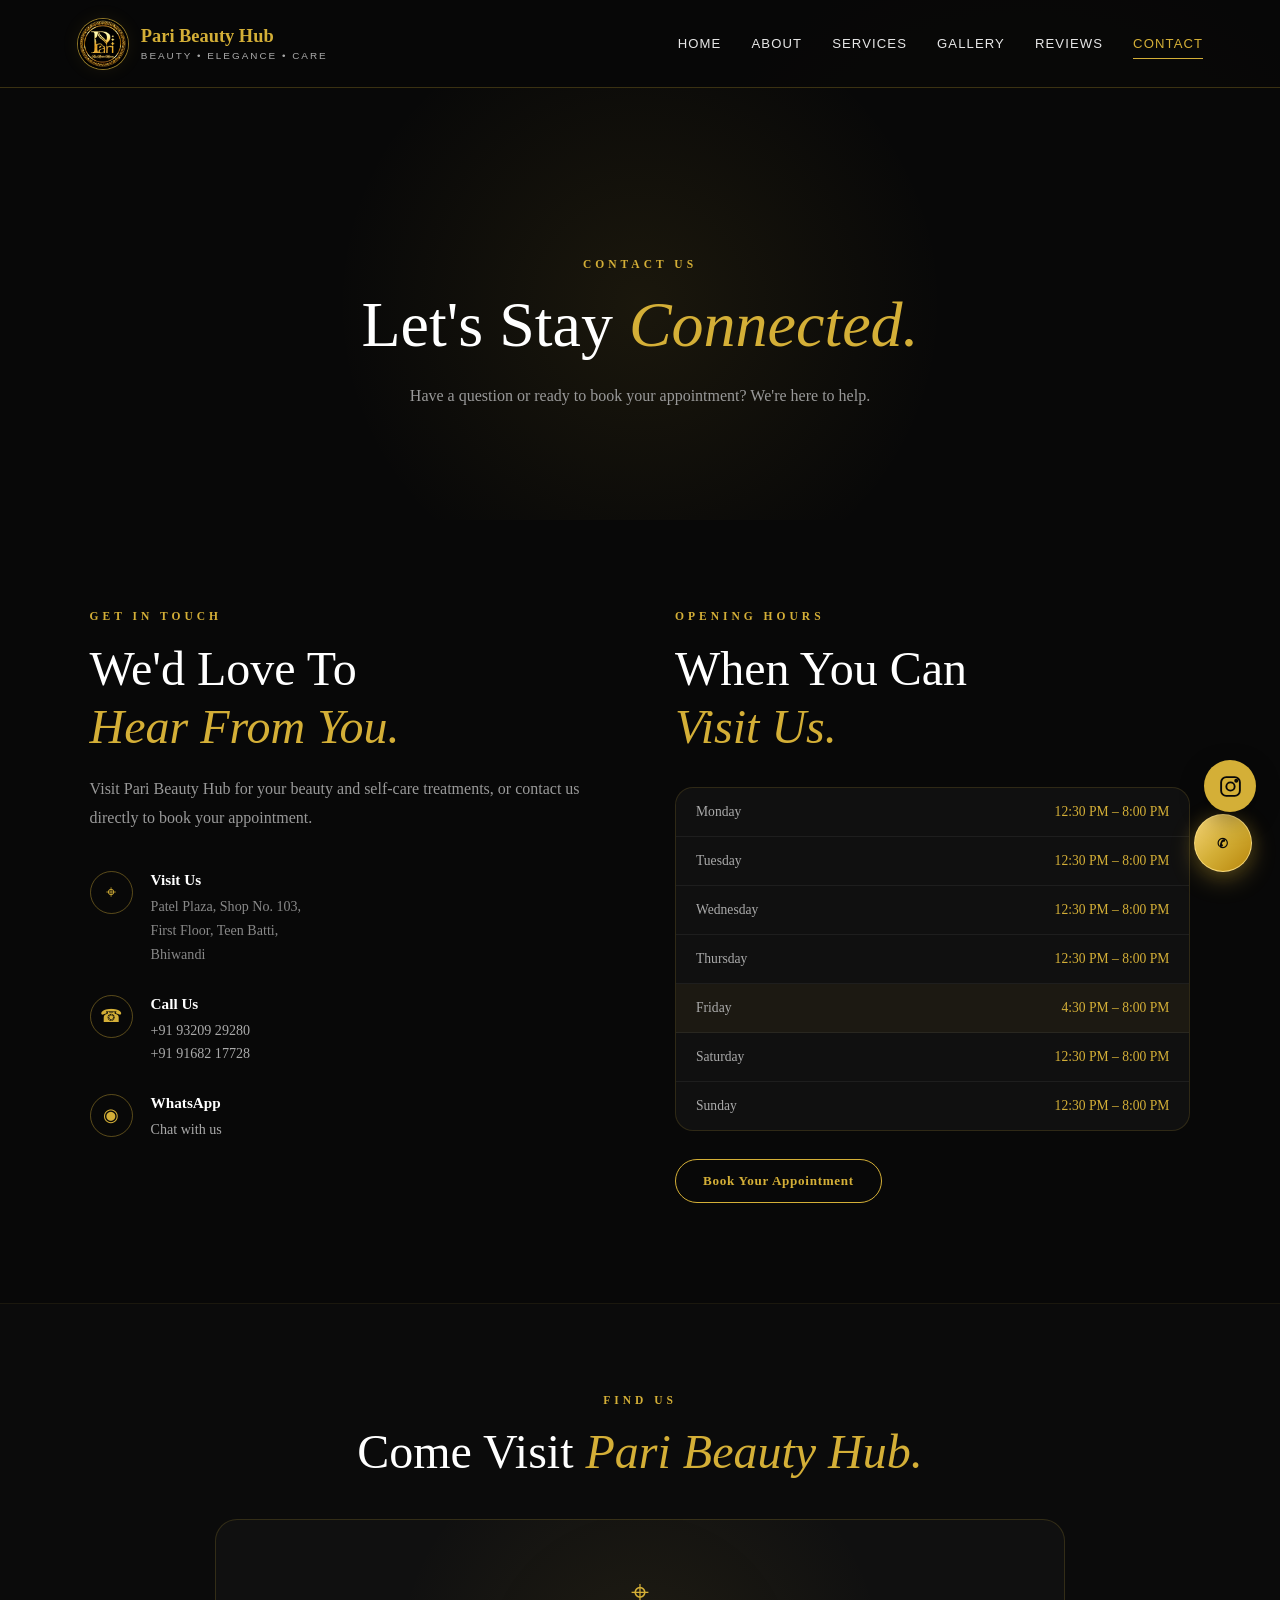
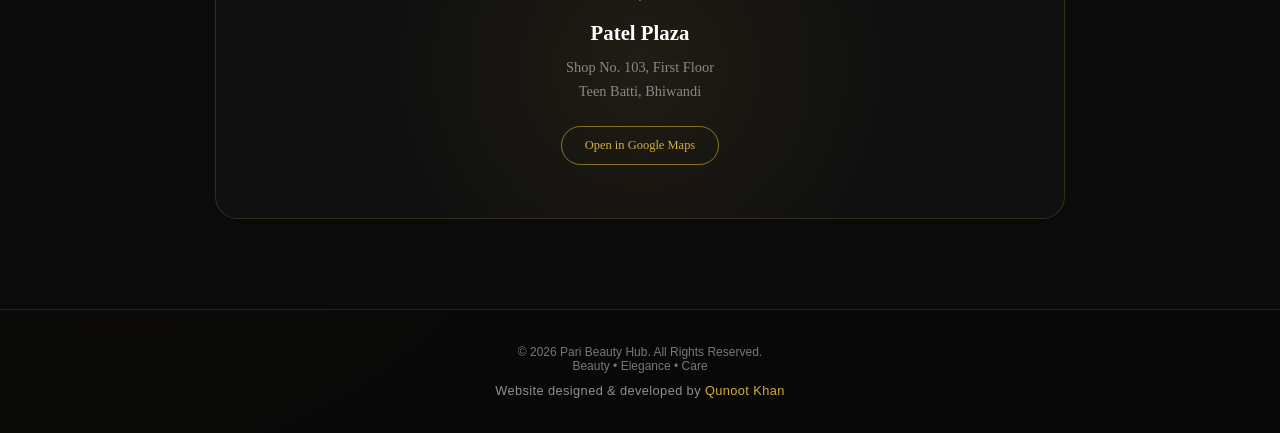
==== commit afd9417d: "Add developer credit and footer styling" ====
--- a/contact.html
+++ b/contact.html
@@ -437,6 +437,8 @@
             <p>
                 Beauty • Elegance • Care
             </p>
+
+            <p class="developer-credit"> Website designed &amp; developed by <strong>Qunoot Khan</strong> </p>
 
         </div>
 
--- a/style.css
+++ b/style.css
@@ -3133,4 +3133,17 @@
 
         transition-duration: 0.01ms !important;
     }
+}
+/* ================= DEVELOPER CREDIT ================= */
+
+.developer-credit {
+    margin-top: 10px;
+    font-size: 0.8rem;
+    color: #8f8f8f;
+    letter-spacing: 0.4px;
+}
+
+.developer-credit strong {
+    color: var(--gold);
+    font-weight: 500;
 }
